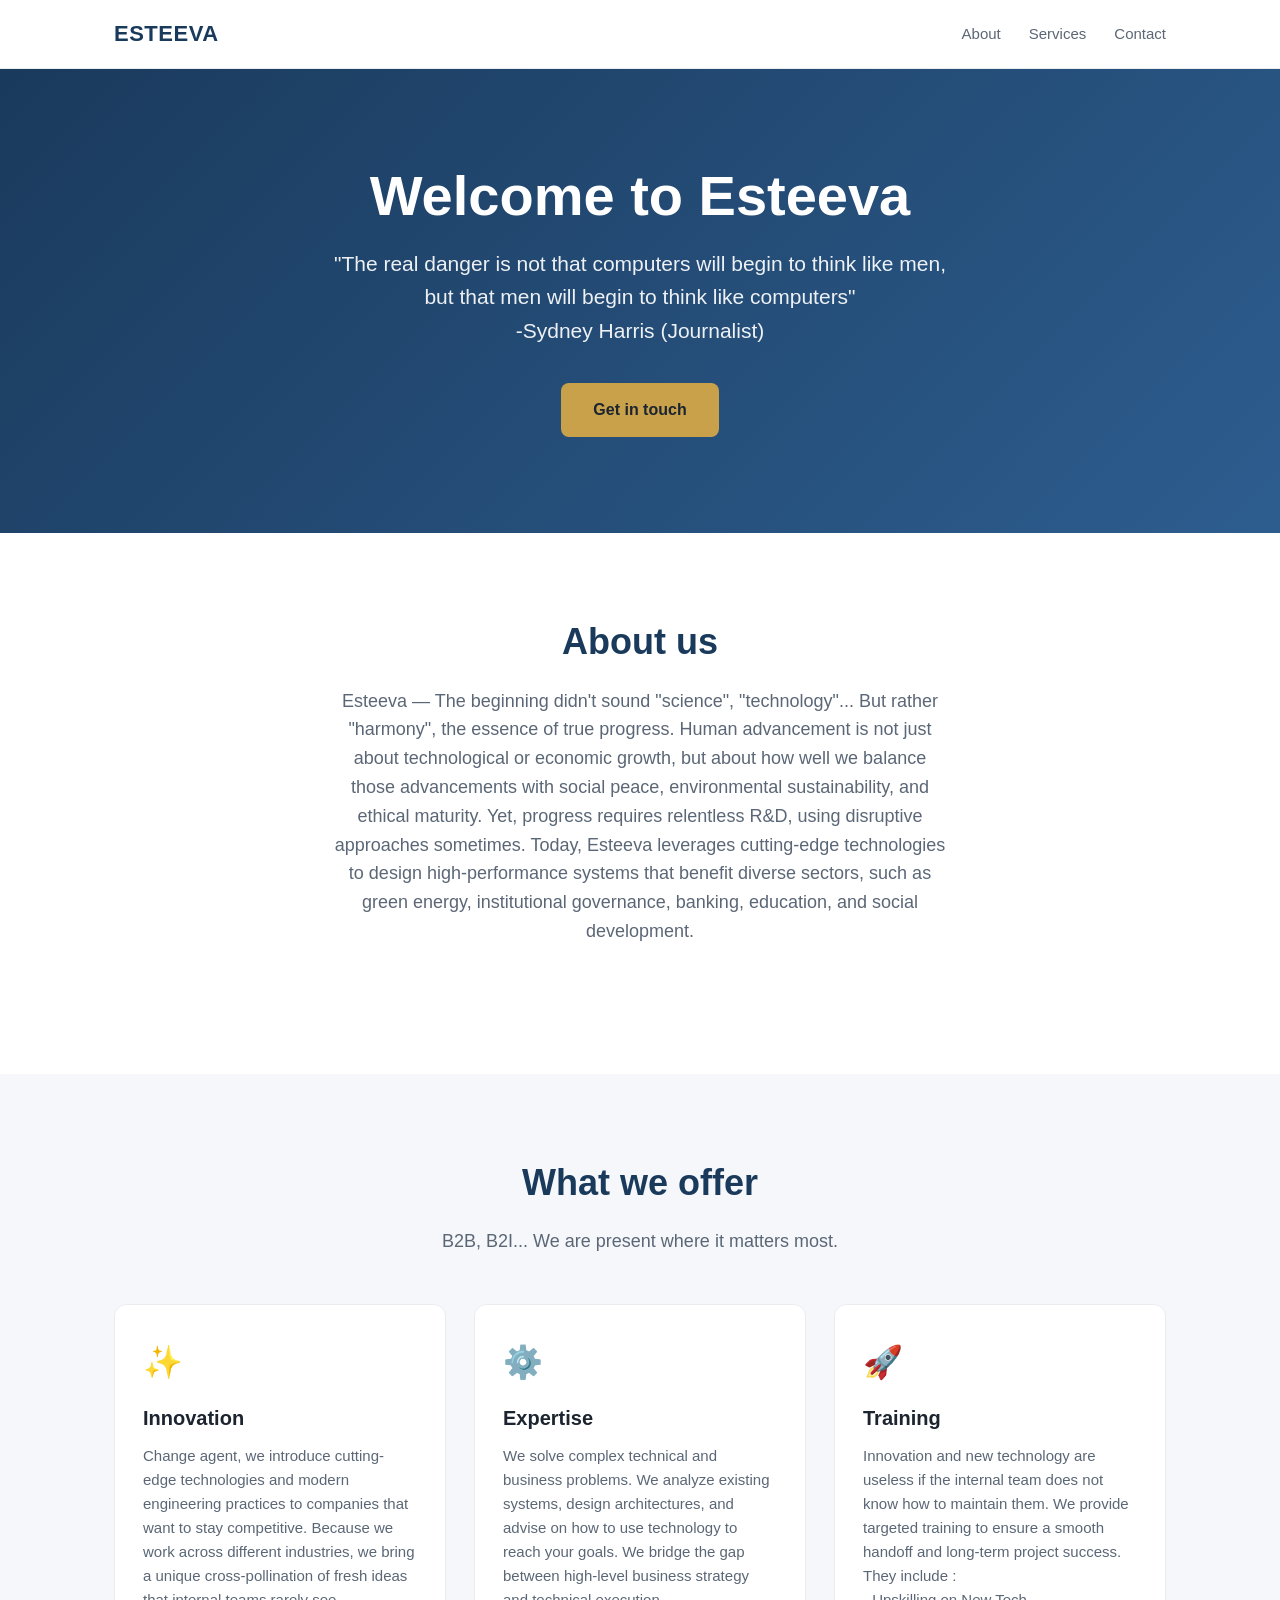
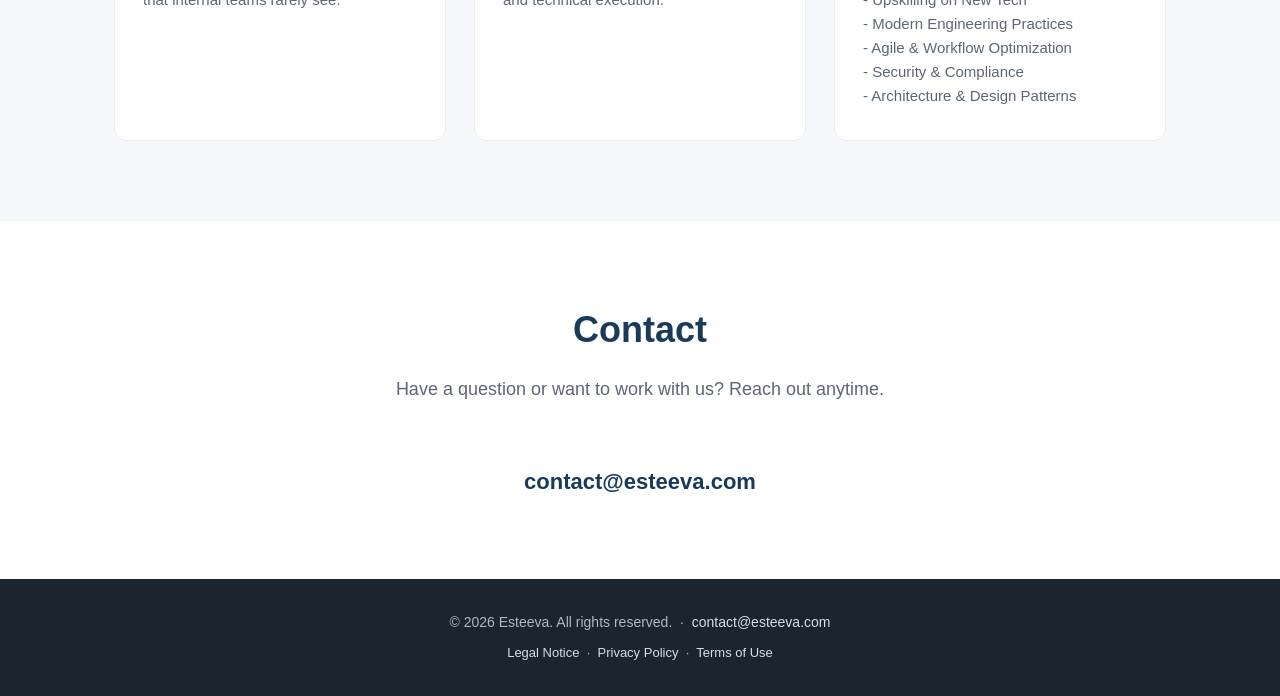
==== index.html @ 856a6832 "Initial Esteeva static site with legal pages" ====
<!DOCTYPE html>
<html lang="en">
<head>
  <meta charset="UTF-8" />
  <meta name="viewport" content="width=device-width, initial-scale=1.0" />
  <title>Esteeva</title>
  <meta name="description" content="Esteeva — [short company description goes here]." />

  <!-- Open Graph (link previews on social / messaging) -->
  <meta property="og:title" content="Esteeva" />
  <meta property="og:description" content="Esteeva — [short company description goes here]." />
  <meta property="og:type" content="website" />
  <meta property="og:url" content="https://esteeva.com" />

  <link rel="icon" href="data:image/svg+xml,<svg xmlns='http://www.w3.org/2000/svg' viewBox='0 0 100 100'><text y='.9em' font-size='90'>E</text></svg>" />

  <style>
    :root {
      --brand: #1a3a5c;        /* primary brand color — edit to taste */
      --brand-light: #2d5d8f;
      --accent: #c9a14a;        /* accent / highlight */
      --ink: #1c2430;
      --muted: #5b6776;
      --bg: #ffffff;
      --bg-alt: #f5f7fa;
      --max: 1100px;
    }

    * { box-sizing: border-box; margin: 0; padding: 0; }

    html { scroll-behavior: smooth; }

    body {
      font-family: -apple-system, BlinkMacSystemFont, "Segoe UI", Roboto, Helvetica, Arial, sans-serif;
      color: var(--ink);
      background: var(--bg);
      line-height: 1.6;
      -webkit-font-smoothing: antialiased;
    }

    .wrap { max-width: var(--max); margin: 0 auto; padding: 0 24px; }

    /* Header */
    header {
      position: sticky; top: 0; z-index: 10;
      background: rgba(255,255,255,0.9);
      backdrop-filter: blur(8px);
      border-bottom: 1px solid #eaecef;
    }
    .nav { display: flex; align-items: center; justify-content: space-between; height: 68px; }
    .logo { font-weight: 800; letter-spacing: 0.5px; font-size: 22px; color: var(--brand); text-decoration: none; }
    .nav-links { display: flex; gap: 28px; }
    .nav-links a { color: var(--muted); text-decoration: none; font-size: 15px; font-weight: 500; }
    .nav-links a:hover { color: var(--brand); }
    @media (max-width: 640px) { .nav-links { display: none; } }

    /* Hero */
    .hero {
      background: linear-gradient(135deg, var(--brand) 0%, var(--brand-light) 100%);
      color: #fff;
      padding: 96px 0;
      text-align: center;
    }
    .hero h1 { font-size: clamp(34px, 6vw, 56px); font-weight: 800; line-height: 1.1; margin-bottom: 20px; }
    .hero p { font-size: clamp(17px, 2.5vw, 21px); max-width: 640px; margin: 0 auto 36px; opacity: 0.92; }
    .btn {
      display: inline-block; background: var(--accent); color: #1c2430;
      padding: 14px 32px; border-radius: 8px; text-decoration: none;
      font-weight: 700; font-size: 16px; transition: transform 0.15s ease, box-shadow 0.15s ease;
    }
    .btn:hover { transform: translateY(-2px); box-shadow: 0 8px 24px rgba(0,0,0,0.2); }

    /* Sections */
    section { padding: 80px 0; }
    .section-alt { background: var(--bg-alt); }
    h2 { font-size: clamp(26px, 4vw, 36px); font-weight: 800; margin-bottom: 16px; text-align: center; color: var(--brand); }
    .lead { text-align: center; color: var(--muted); max-width: 620px; margin: 0 auto 48px; font-size: 18px; }

    .grid { display: grid; grid-template-columns: repeat(auto-fit, minmax(260px, 1fr)); gap: 28px; }
    .card {
      background: var(--bg); border: 1px solid #eaecef; border-radius: 12px;
      padding: 32px 28px; transition: box-shadow 0.2s ease, transform 0.2s ease;
    }
    .card:hover { box-shadow: 0 12px 32px rgba(26,58,92,0.1); transform: translateY(-4px); }
    .card .icon { font-size: 32px; margin-bottom: 14px; }
    .card h3 { font-size: 20px; margin-bottom: 10px; color: var(--ink); }
    .card p { color: var(--muted); font-size: 15px; }

    /* Contact */
    .contact { text-align: center; }
    .contact a.email {
      display: inline-block; margin-top: 12px; font-size: 22px; font-weight: 700;
      color: var(--brand); text-decoration: none;
    }
    .contact a.email:hover { color: var(--accent); }

    /* Footer */
    footer { background: var(--ink); color: #aeb8c4; text-align: center; padding: 32px 0; font-size: 14px; }
    footer a { color: #d6dde5; text-decoration: none; }
  </style>
</head>
<body>

  <header>
    <div class="wrap nav">
      <a href="#" class="logo">ESTEEVA</a>
      <nav class="nav-links">
        <a href="#about">About</a>
        <a href="#services">Services</a>
        <a href="#contact">Contact</a>
      </nav>
    </div>
  </header>

  <!-- HERO -->
  <section class="hero">
    <div class="wrap">
      <h1>Welcome to Esteeva</h1>
      <p><span>"The real danger is not that computers will begin to think like men, but that men will begin to think like computers"</span><br><span align="right">-Sydney Harris (Journalist)</span></p>
      <a href="#contact" class="btn">Get in touch</a>
    </div>
  </section>

  <!-- ABOUT -->
  <section id="about">
    <div class="wrap">
      <h2>About us</h2>
      <p class="lead">Esteeva — The beginning didn't sound "science", "technology"... But rather "harmony", the essence of true progress. Human advancement is not just about technological or economic growth, but about how well we balance those advancements with social peace, environmental sustainability, and ethical maturity. Yet, progress requires relentless R&D, using disruptive approaches sometimes. Today, Esteeva leverages cutting-edge technologies to design high-performance systems that benefit diverse sectors, such as green energy, institutional governance, banking, education, and social development.</p>
    </div>
  </section>

  <!-- SERVICES -->
  <section id="services" class="section-alt">
    <div class="wrap">
      <h2>What we offer</h2>
      <p class="lead">B2B, B2I... We are present where it matters most.</p>
      <div class="grid">
        <div class="card">
          <div class="icon">&#10024;</div>
          <h3>Innovation</h3>
          <p>Change agent, we introduce cutting-edge technologies and modern engineering practices to companies that want to stay competitive. Because we work across different industries, we bring a unique cross-pollination of fresh ideas that internal teams rarely see.</p>
        </div>
        <div class="card">
          <div class="icon">&#9881;&#65039;</div>
          <h3>Expertise</h3>
          <p>We solve complex technical and business problems. We analyze existing systems, design architectures, and advise on how to use technology to reach your goals. We bridge the gap between high-level business strategy and technical execution.</p>
        </div>
        <div class="card">
          <div class="icon">&#128640;</div>
          <h3>Training</h3>
          <p>Innovation and new technology are useless if the internal team does not know how to maintain them. We provide targeted training to ensure a smooth handoff and long-term project success. They include :<br>

		  - Upskilling on New Tech<br>
		  - Modern Engineering Practices<br>
		  - Agile & Workflow Optimization<br>
		  - Security & Compliance<br>
		  - Architecture & Design Patterns<br>

		  </p>
        </div>
      </div>
    </div>
  </section>

  <!-- CONTACT -->
  <section id="contact">
    <div class="wrap contact">
      <h2>Contact</h2>
      <p class="lead">Have a question or want to work with us? Reach out anytime.</p>
      <a class="email" href="mailto:contact@esteeva.com">contact@esteeva.com</a>
    </div>
  </section>

  <footer>
    <div class="wrap">
      &copy; <span id="year"></span> Esteeva. All rights reserved. &nbsp;&middot;&nbsp;
      <a href="mailto:contact@esteeva.com">contact@esteeva.com</a>
      <div style="margin-top:10px; font-size:13px;">
        <a href="legal-notice.html">Legal Notice</a> &nbsp;&middot;&nbsp;
        <a href="privacy.html">Privacy Policy</a> &nbsp;&middot;&nbsp;
        <a href="terms.html">Terms of Use</a>
      </div>
    </div>
  </footer>

  <script>
    document.getElementById('year').textContent = new Date().getFullYear();
  </script>

</body>
</html>
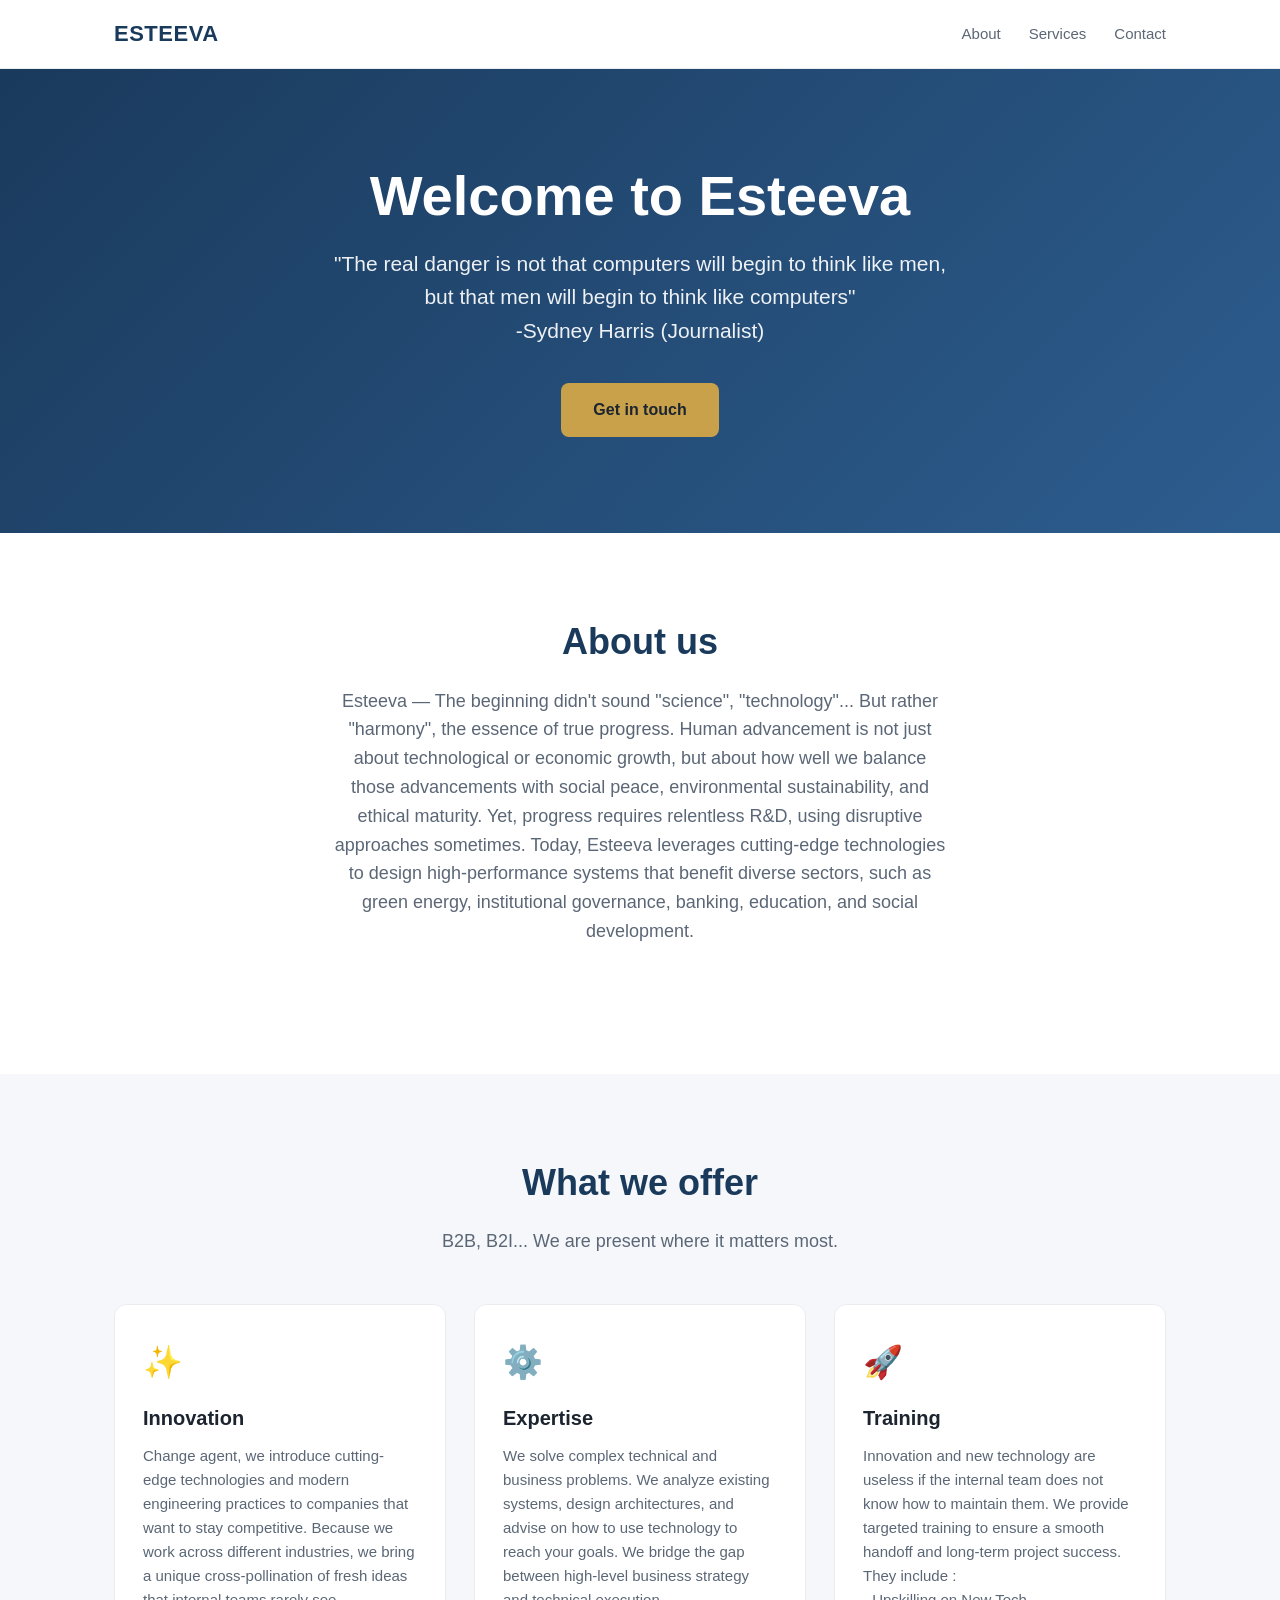
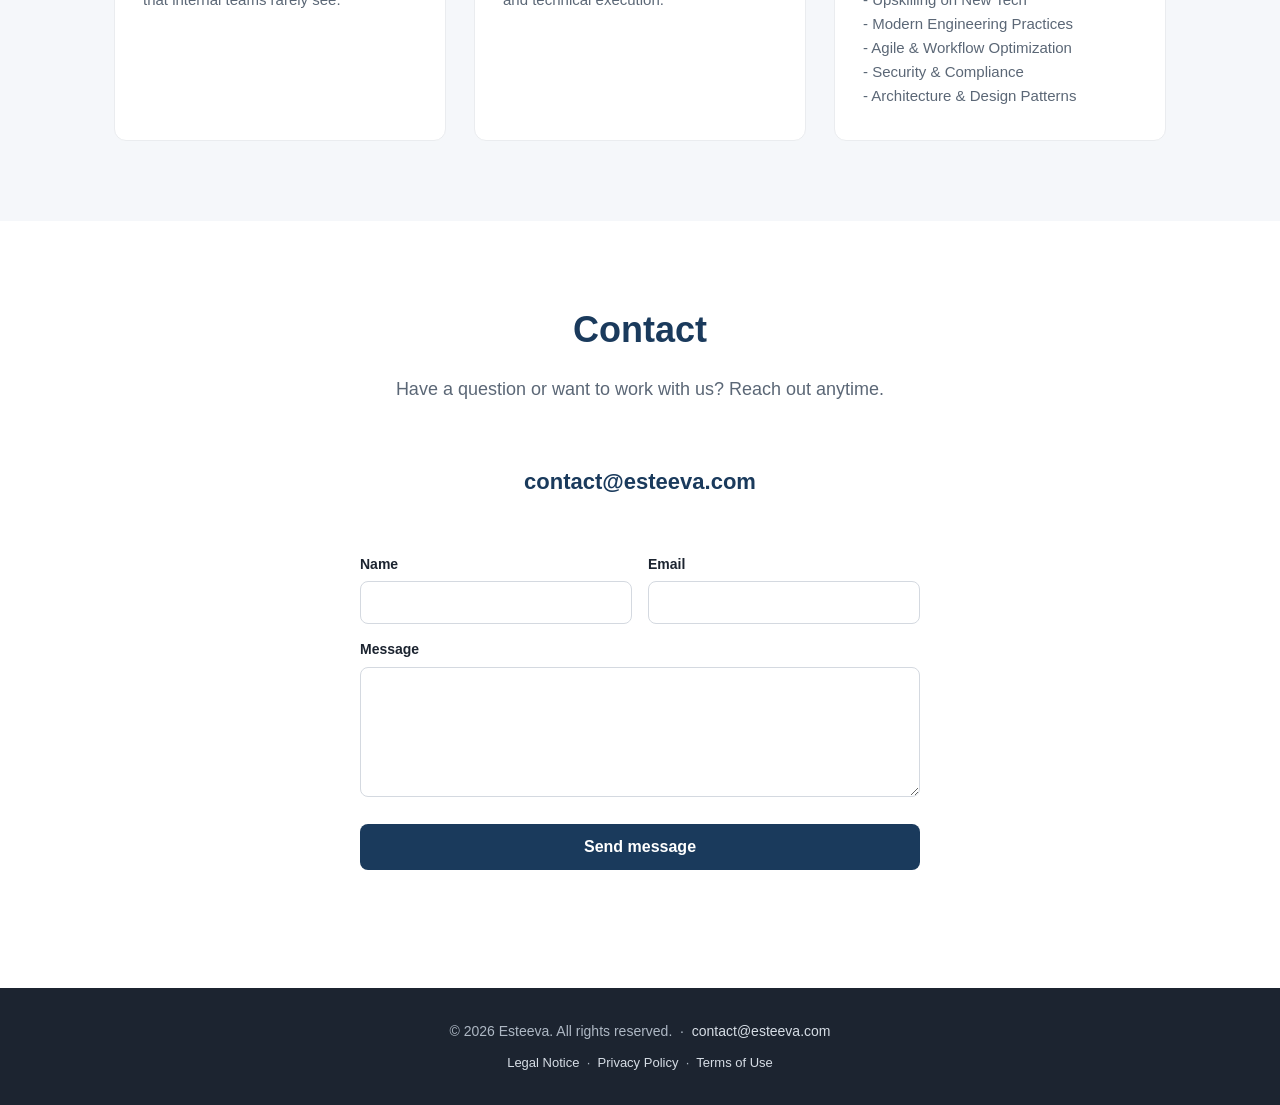
==== commit f6ea16f4: "Add contact form (Web3Forms); finalize England & Wales + date on legal pages" ====
--- a/index.html
+++ b/index.html
@@ -94,6 +94,33 @@
     }
     .contact a.email:hover { color: var(--accent); }
 
+    /* Contact form */
+    .contact-form { max-width: 560px; margin: 40px auto 0; text-align: left; }
+    .contact-form .row { display: flex; gap: 16px; }
+    .contact-form .row > * { flex: 1; }
+    @media (max-width: 560px) { .contact-form .row { flex-direction: column; gap: 0; } }
+    .contact-form label { display: block; font-size: 14px; font-weight: 600; color: var(--ink); margin: 14px 0 6px; }
+    .contact-form input, .contact-form textarea {
+      width: 100%; padding: 12px 14px; font-size: 15px; font-family: inherit;
+      border: 1px solid #d4d9e0; border-radius: 8px; background: #fff; color: var(--ink);
+    }
+    .contact-form input:focus, .contact-form textarea:focus {
+      outline: none; border-color: var(--brand); box-shadow: 0 0 0 3px rgba(26,58,92,0.12);
+    }
+    .contact-form textarea { resize: vertical; min-height: 130px; }
+    .contact-form button {
+      margin-top: 20px; width: 100%; background: var(--brand); color: #fff; border: none;
+      padding: 14px 32px; border-radius: 8px; font-weight: 700; font-size: 16px; cursor: pointer;
+      transition: background 0.15s ease;
+    }
+    .contact-form button:hover { background: var(--brand-light); }
+    .contact-form button:disabled { opacity: 0.6; cursor: not-allowed; }
+    .form-status { margin-top: 16px; text-align: center; font-size: 15px; font-weight: 600; min-height: 22px; }
+    .form-status.ok { color: #1a7a44; }
+    .form-status.err { color: #b4232a; }
+    /* honeypot — hidden from humans, catches bots */
+    .hp { position: absolute; left: -9999px; opacity: 0; height: 0; overflow: hidden; }
+
     /* Footer */
     footer { background: var(--ink); color: #aeb8c4; text-align: center; padding: 32px 0; font-size: 14px; }
     footer a { color: #d6dde5; text-decoration: none; }
@@ -168,6 +195,34 @@
       <h2>Contact</h2>
       <p class="lead">Have a question or want to work with us? Reach out anytime.</p>
       <a class="email" href="mailto:contact@esteeva.com">contact@esteeva.com</a>
+
+      <form class="contact-form" id="contactForm">
+        <!-- Web3Forms: get a free access key at https://web3forms.com (enter contact@esteeva.com,
+             the key is emailed to you), then paste it below. No account/dashboard needed. -->
+        <input type="hidden" name="access_key" value="YOUR_WEB3FORMS_ACCESS_KEY" />
+        <input type="hidden" name="subject" value="New message from esteeva.com" />
+        <input type="hidden" name="from_name" value="Esteeva website" />
+
+        <div class="row">
+          <div>
+            <label for="cf-name">Name</label>
+            <input id="cf-name" type="text" name="name" required autocomplete="name" />
+          </div>
+          <div>
+            <label for="cf-email">Email</label>
+            <input id="cf-email" type="email" name="email" required autocomplete="email" />
+          </div>
+        </div>
+
+        <label for="cf-message">Message</label>
+        <textarea id="cf-message" name="message" required></textarea>
+
+        <!-- honeypot anti-spam field; bots fill it, humans don't see it -->
+        <input type="checkbox" name="botcheck" class="hp" tabindex="-1" autocomplete="off" />
+
+        <button type="submit" id="cf-submit">Send message</button>
+        <div class="form-status" id="cf-status" role="status" aria-live="polite"></div>
+      </form>
     </div>
   </section>
 
@@ -185,6 +240,43 @@
 
   <script>
     document.getElementById('year').textContent = new Date().getFullYear();
+
+    // Contact form -> Web3Forms (submits via fetch so the visitor stays on the page)
+    (function () {
+      var form = document.getElementById('contactForm');
+      if (!form) return;
+      var statusEl = document.getElementById('cf-status');
+      var btn = document.getElementById('cf-submit');
+
+      form.addEventListener('submit', function (e) {
+        e.preventDefault();
+        statusEl.className = 'form-status';
+        statusEl.textContent = 'Sending…';
+        btn.disabled = true;
+
+        fetch('https://api.web3forms.com/submit', {
+          method: 'POST',
+          headers: { 'Accept': 'application/json' },
+          body: new FormData(form)
+        })
+          .then(function (r) { return r.json(); })
+          .then(function (data) {
+            if (data.success) {
+              statusEl.className = 'form-status ok';
+              statusEl.textContent = 'Thanks — your message has been sent.';
+              form.reset();
+            } else {
+              statusEl.className = 'form-status err';
+              statusEl.textContent = data.message || 'Something went wrong. Please email us directly.';
+            }
+          })
+          .catch(function () {
+            statusEl.className = 'form-status err';
+            statusEl.textContent = 'Network error. Please email contact@esteeva.com instead.';
+          })
+          .finally(function () { btn.disabled = false; });
+      });
+    })();
   </script>
 
 </body>
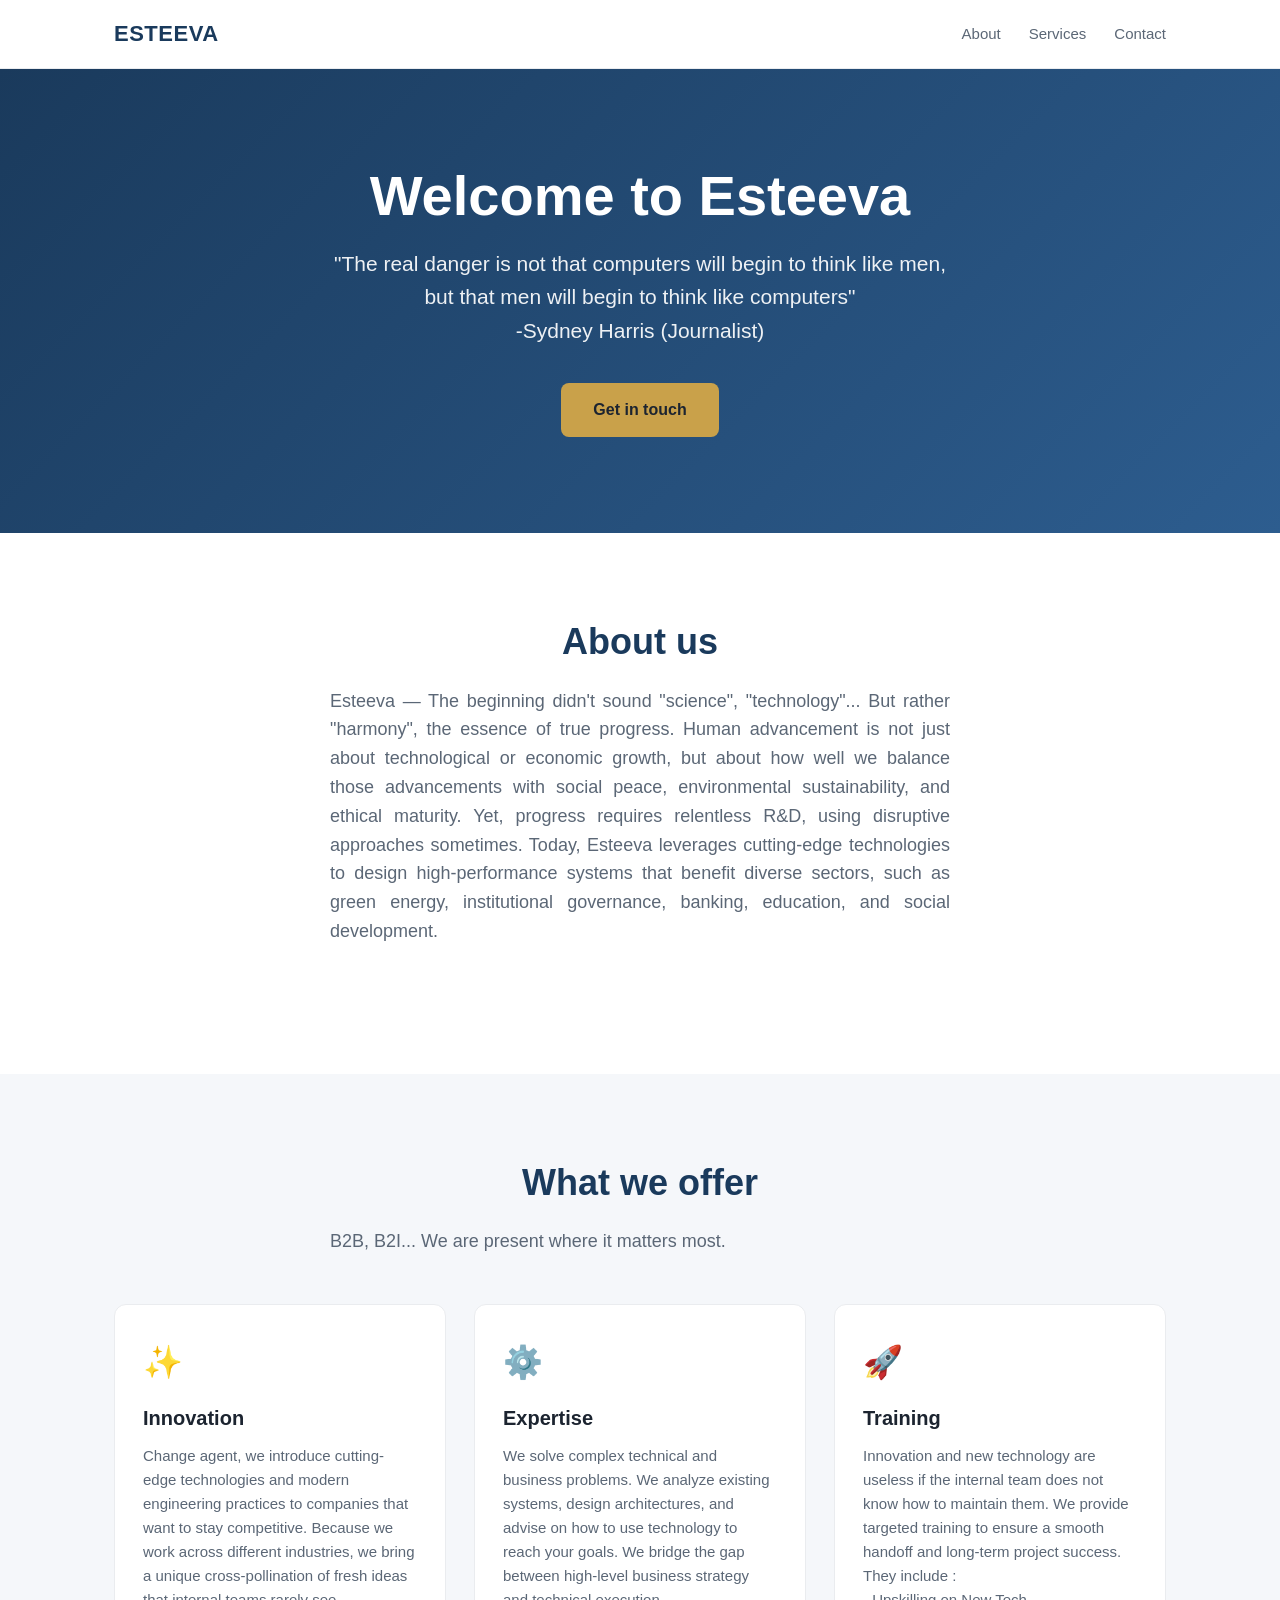
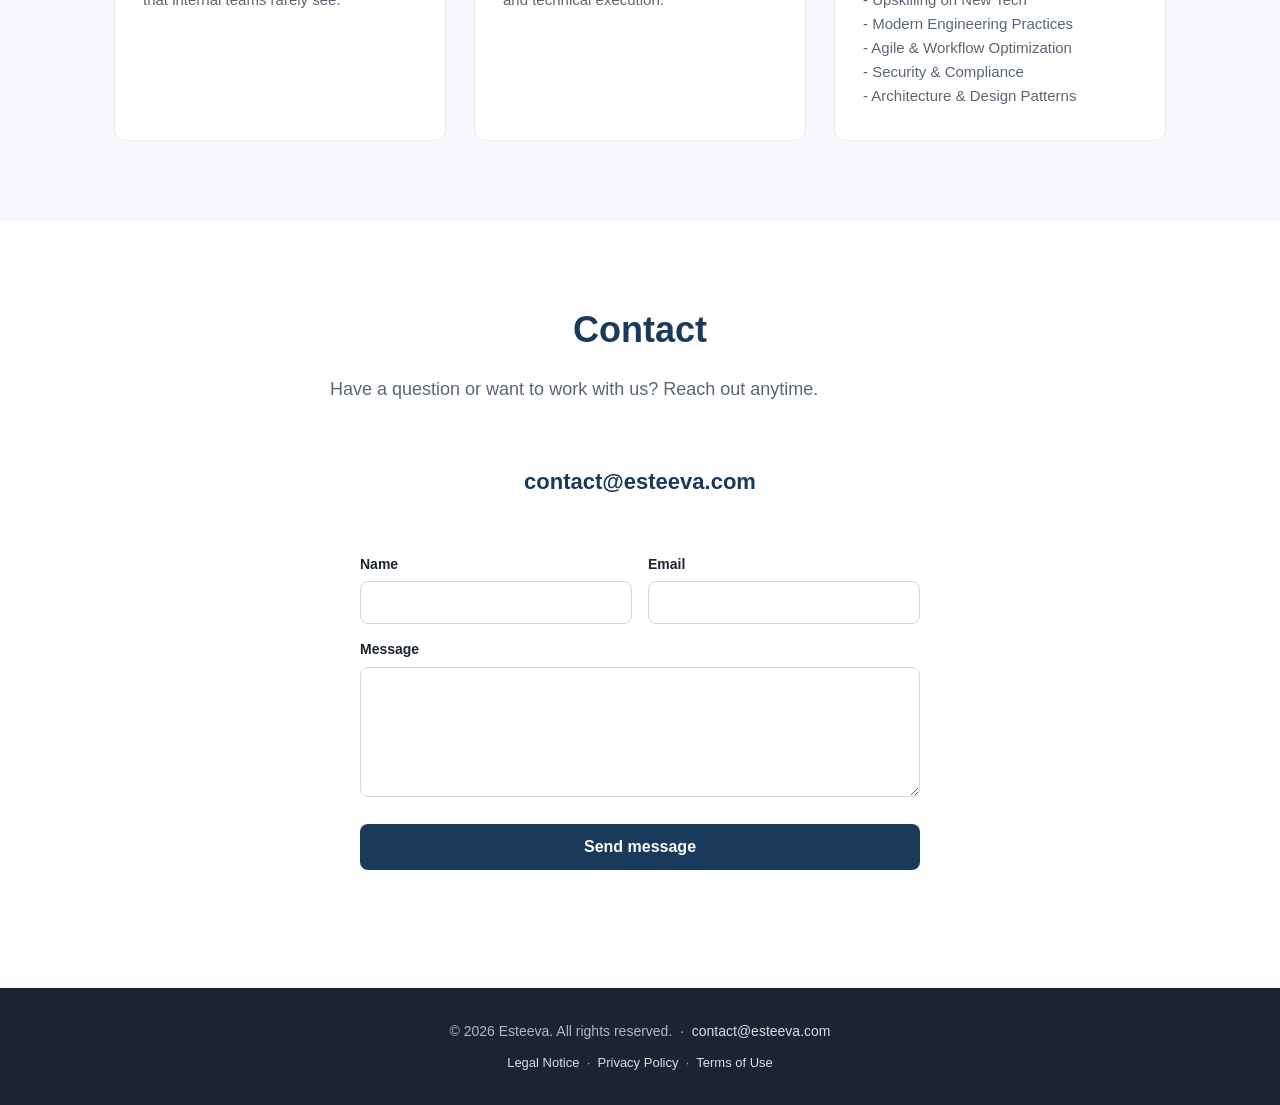
==== commit 8588f4e9: "Justify the lead paragraph text" ====
--- a/index.html
+++ b/index.html
@@ -74,7 +74,7 @@
     section { padding: 80px 0; }
     .section-alt { background: var(--bg-alt); }
     h2 { font-size: clamp(26px, 4vw, 36px); font-weight: 800; margin-bottom: 16px; text-align: center; color: var(--brand); }
-    .lead { text-align: center; color: var(--muted); max-width: 620px; margin: 0 auto 48px; font-size: 18px; }
+    .lead { text-align: justify; color: var(--muted); max-width: 620px; margin: 0 auto 48px; font-size: 18px; }
 
     .grid { display: grid; grid-template-columns: repeat(auto-fit, minmax(260px, 1fr)); gap: 28px; }
     .card {
@@ -199,7 +199,7 @@
       <form class="contact-form" id="contactForm">
         <!-- Web3Forms: get a free access key at https://web3forms.com (enter contact@esteeva.com,
              the key is emailed to you), then paste it below. No account/dashboard needed. -->
-        <input type="hidden" name="access_key" value="YOUR_WEB3FORMS_ACCESS_KEY" />
+        <input type="hidden" name="access_key" value="db4b8faa-c074-431f-97e0-5a74add62d4d" />
         <input type="hidden" name="subject" value="New message from esteeva.com" />
         <input type="hidden" name="from_name" value="Esteeva website" />
 
